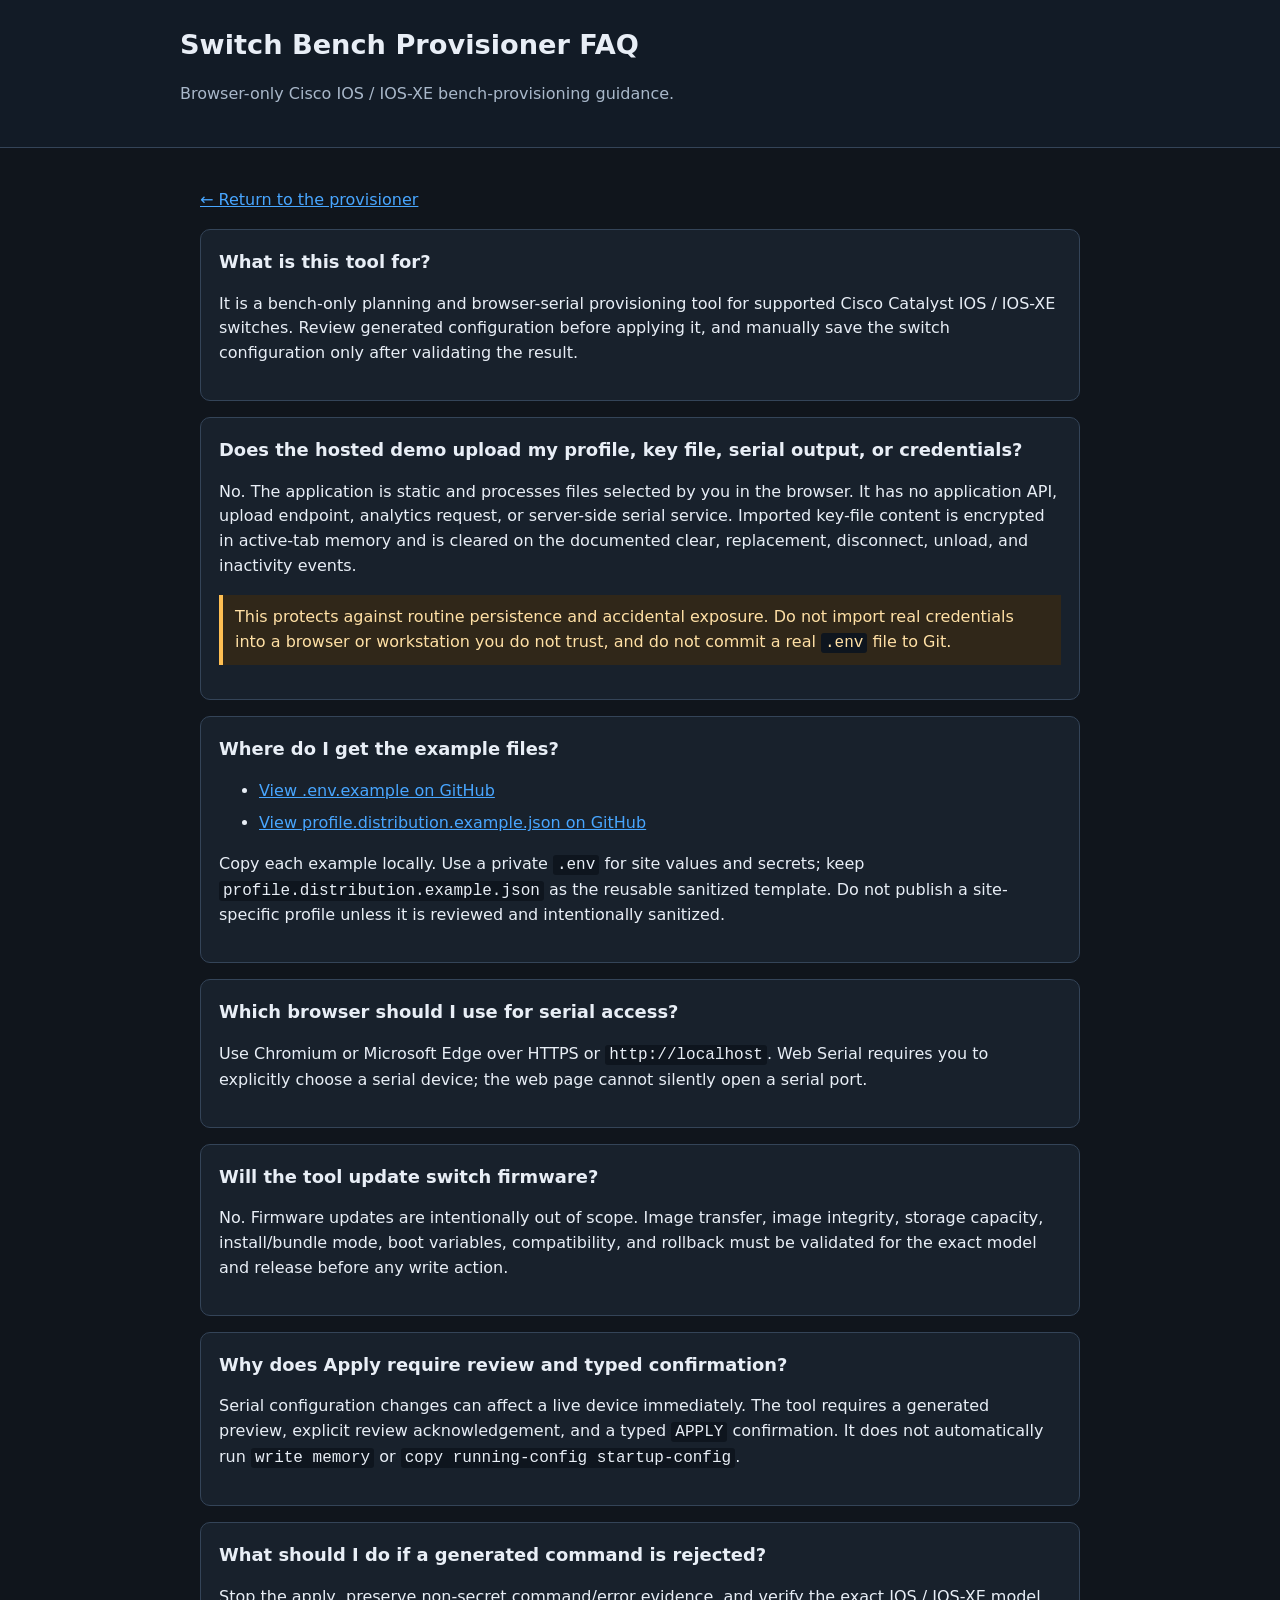
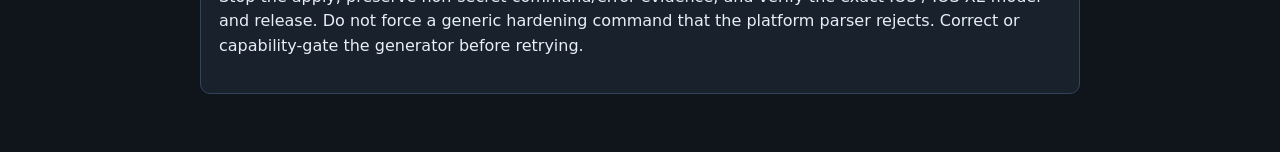
==== faq.html @ c896adb5 "FAQ and documentaion references." ====
<!doctype html>
<html lang="en">
<head>
<meta charset="utf-8">
<meta name="viewport" content="width=device-width,initial-scale=1">
<meta http-equiv="Content-Security-Policy"
  content="default-src 'none'; style-src 'unsafe-inline'; img-src 'self' data:; font-src 'self'; connect-src 'none'; object-src 'none'; base-uri 'none'; form-action 'none'">
<title>Switch Bench Provisioner FAQ</title>
<style>
:root{color-scheme:dark;--bg:#10151c;--panel:#18212c;--line:#344458;--text:#e8eef6;--muted:#a9b8ca;--blue:#48a6ff;--amber:#ffbf52}*{box-sizing:border-box}body{margin:0;background:var(--bg);color:var(--text);font:16px/1.55 system-ui,sans-serif}header{padding:24px max(20px,calc((100vw - 920px)/2));border-bottom:1px solid var(--line);background:#121b26}main{max-width:920px;margin:auto;padding:24px 20px 48px}.panel{background:var(--panel);border:1px solid var(--line);border-radius:10px;padding:18px;margin:16px 0}h1{margin:0;font-size:1.7rem}h2{font-size:1.12rem;margin:0 0 8px}.sub,.note{color:var(--muted)}a{color:var(--blue)}a:focus-visible{outline:3px solid var(--amber);outline-offset:3px;border-radius:3px}code{font-family:ui-monospace,SFMono-Regular,Consolas,monospace;background:#0e151e;padding:1px 4px;border-radius:3px}.warning{border-left:4px solid var(--amber);padding:10px 12px;background:#302719;color:#ffe0a5}li+li{margin-top:7px}
</style>
</head>
<body>
<header>
  <h1>Switch Bench Provisioner FAQ</h1>
  <p class="sub">Browser-only Cisco IOS / IOS-XE bench-provisioning guidance.</p>
</header>
<main>
  <p><a href="index.html">← Return to the provisioner</a></p>

  <section class="panel">
    <h2>What is this tool for?</h2>
    <p>It is a bench-only planning and browser-serial provisioning tool for supported Cisco Catalyst IOS / IOS-XE switches. Review generated configuration before applying it, and manually save the switch configuration only after validating the result.</p>
  </section>

  <section class="panel">
    <h2>Does the hosted demo upload my profile, key file, serial output, or credentials?</h2>
    <p>No. The application is static and processes files selected by you in the browser. It has no application API, upload endpoint, analytics request, or server-side serial service. Imported key-file content is encrypted in active-tab memory and is cleared on the documented clear, replacement, disconnect, unload, and inactivity events.</p>
    <p class="warning">This protects against routine persistence and accidental exposure. Do not import real credentials into a browser or workstation you do not trust, and do not commit a real <code>.env</code> file to Git.</p>
  </section>

  <section class="panel">
    <h2>Where do I get the example files?</h2>
    <ul>
      <li><a href="https://github.com/Blacknight318/Switch_Bench_Provisioner_Browser_Only_Full/blob/main/.env.example" target="_blank" rel="noopener noreferrer">View .env.example on GitHub</a></li>
      <li><a href="https://github.com/Blacknight318/Switch_Bench_Provisioner_Browser_Only_Full/blob/main/profile.distribution.example.json" target="_blank" rel="noopener noreferrer">View profile.distribution.example.json on GitHub</a></li>
    </ul>
    <p>Copy each example locally. Use a private <code>.env</code> for site values and secrets; keep <code>profile.distribution.example.json</code> as the reusable sanitized template. Do not publish a site-specific profile unless it is reviewed and intentionally sanitized.</p>
  </section>

  <section class="panel">
    <h2>Which browser should I use for serial access?</h2>
    <p>Use Chromium or Microsoft Edge over HTTPS or <code>http://localhost</code>. Web Serial requires you to explicitly choose a serial device; the web page cannot silently open a serial port.</p>
  </section>

  <section class="panel">
    <h2>Will the tool update switch firmware?</h2>
    <p>No. Firmware updates are intentionally out of scope. Image transfer, image integrity, storage capacity, install/bundle mode, boot variables, compatibility, and rollback must be validated for the exact model and release before any write action.</p>
  </section>

  <section class="panel">
    <h2>Why does Apply require review and typed confirmation?</h2>
    <p>Serial configuration changes can affect a live device immediately. The tool requires a generated preview, explicit review acknowledgement, and a typed <code>APPLY</code> confirmation. It does not automatically run <code>write memory</code> or <code>copy running-config startup-config</code>.</p>
  </section>

  <section class="panel">
    <h2>What should I do if a generated command is rejected?</h2>
    <p>Stop the apply, preserve non-secret command/error evidence, and verify the exact IOS / IOS-XE model and release. Do not force a generic hardening command that the platform parser rejects. Correct or capability-gate the generator before retrying.</p>
  </section>
</main>
</body>
</html>
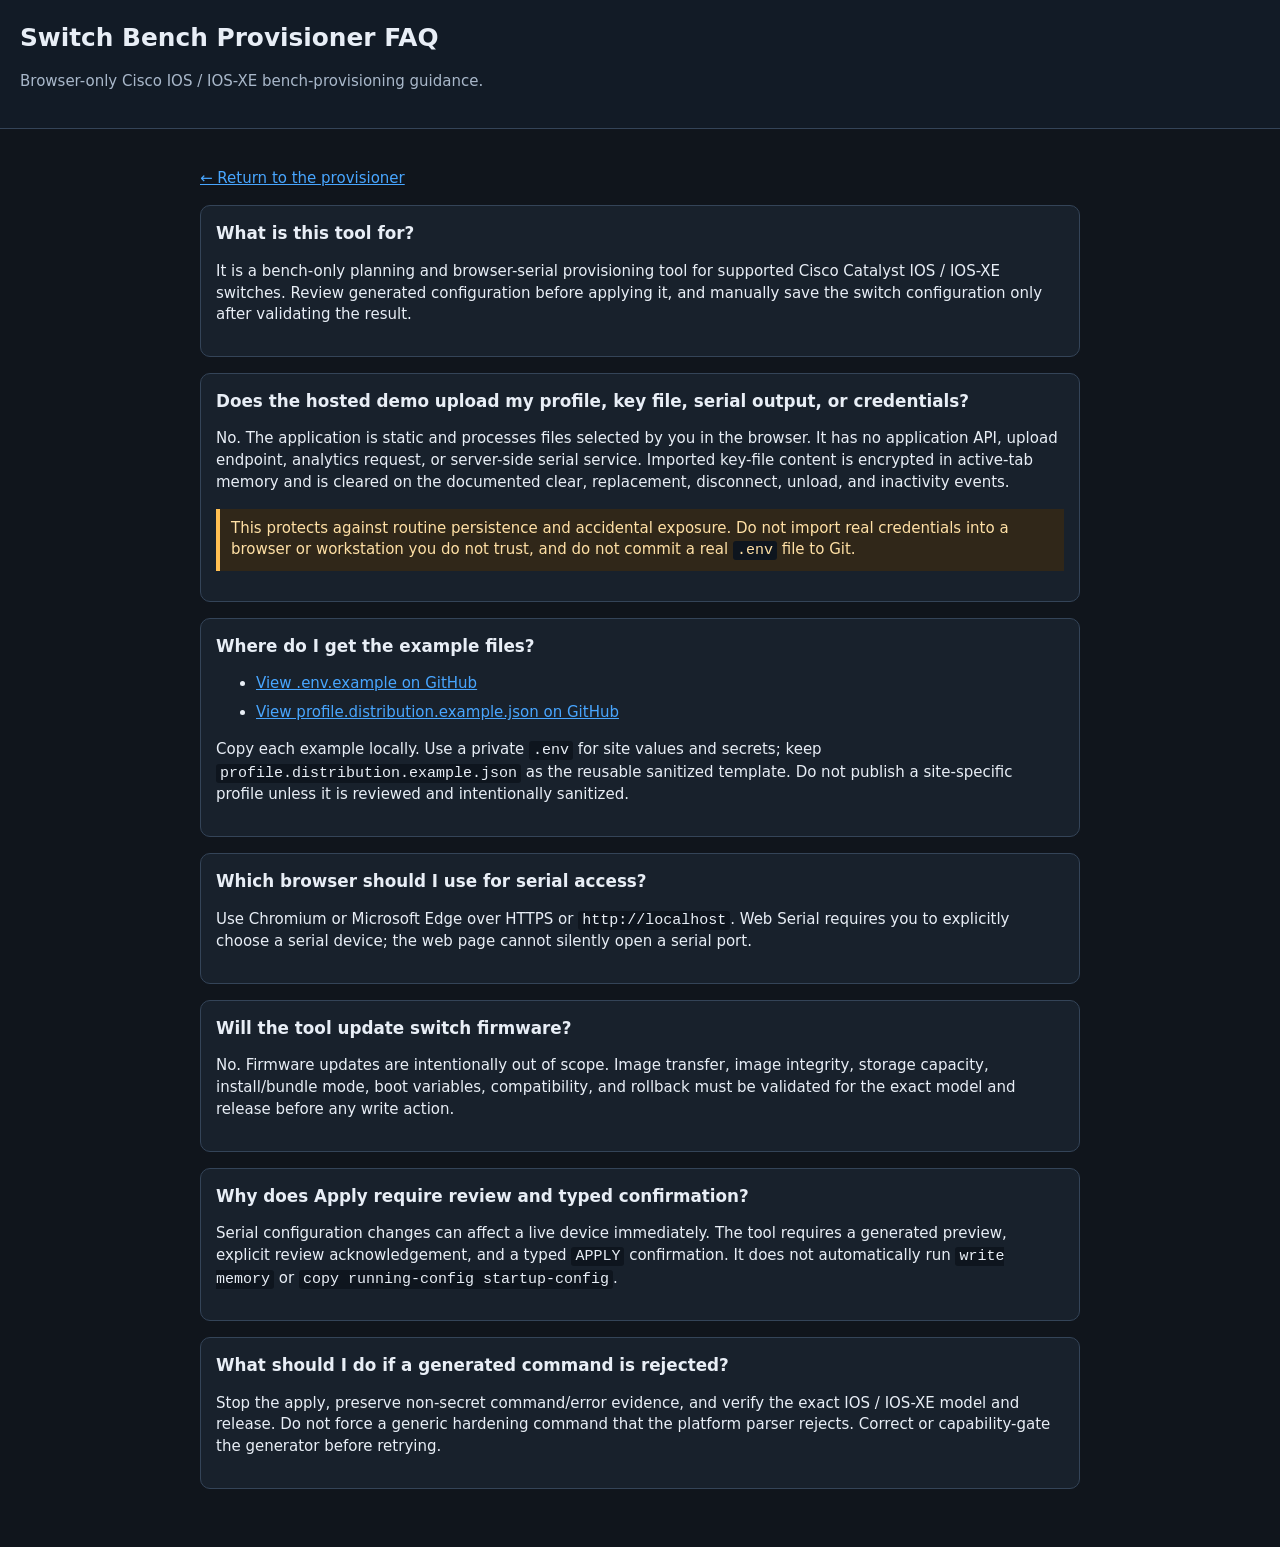
==== commit 4d9457d0: "Usability changes." ====
--- a/faq.html
+++ b/faq.html
@@ -4,18 +4,16 @@
 <meta charset="utf-8">
 <meta name="viewport" content="width=device-width,initial-scale=1">
 <meta http-equiv="Content-Security-Policy"
-  content="default-src 'none'; style-src 'unsafe-inline'; img-src 'self' data:; font-src 'self'; connect-src 'none'; object-src 'none'; base-uri 'none'; form-action 'none'">
+  content="default-src 'none'; style-src 'self'; img-src 'self' data:; font-src 'self'; connect-src 'none'; object-src 'none'; base-uri 'none'; form-action 'none'">
 <title>Switch Bench Provisioner FAQ</title>
-<style>
-:root{color-scheme:dark;--bg:#10151c;--panel:#18212c;--line:#344458;--text:#e8eef6;--muted:#a9b8ca;--blue:#48a6ff;--amber:#ffbf52}*{box-sizing:border-box}body{margin:0;background:var(--bg);color:var(--text);font:16px/1.55 system-ui,sans-serif}header{padding:24px max(20px,calc((100vw - 920px)/2));border-bottom:1px solid var(--line);background:#121b26}main{max-width:920px;margin:auto;padding:24px 20px 48px}.panel{background:var(--panel);border:1px solid var(--line);border-radius:10px;padding:18px;margin:16px 0}h1{margin:0;font-size:1.7rem}h2{font-size:1.12rem;margin:0 0 8px}.sub,.note{color:var(--muted)}a{color:var(--blue)}a:focus-visible{outline:3px solid var(--amber);outline-offset:3px;border-radius:3px}code{font-family:ui-monospace,SFMono-Regular,Consolas,monospace;background:#0e151e;padding:1px 4px;border-radius:3px}.warning{border-left:4px solid var(--amber);padding:10px 12px;background:#302719;color:#ffe0a5}li+li{margin-top:7px}
-</style>
+<link rel="stylesheet" href="styles.css">
 </head>
 <body>
 <header>
   <h1>Switch Bench Provisioner FAQ</h1>
   <p class="sub">Browser-only Cisco IOS / IOS-XE bench-provisioning guidance.</p>
 </header>
-<main>
+<main class="faq">
   <p><a href="index.html">← Return to the provisioner</a></p>
 
   <section class="panel">
--- a/styles.css
+++ b/styles.css
@@ -0,0 +1,10 @@
+:root{color-scheme:dark;--bg:#10151c;--panel:#18212c;--line:#344458;--text:#e8eef6;--muted:#a9b8ca;--blue:#48a6ff;--green:#55d39a;--amber:#ffbf52;--red:#ff7583}*{box-sizing:border-box}body{margin:0;background:var(--bg);color:var(--text);font:15px/1.45 system-ui,sans-serif}header{padding:20px max(20px,calc((100vw - 1450px)/2));border-bottom:1px solid var(--line);background:#121b26}h1{margin:0;font-size:1.55rem}h2{font-size:1.05rem;margin:0 0 12px}h3{font-size:.95rem;margin:14px 0 6px}.sub,.note{color:var(--muted)}main{max-width:1450px;margin:auto;padding:18px;display:grid;grid-template-columns:390px 1fr;gap:18px}.panel{background:var(--panel);border:1px solid var(--line);border-radius:10px;padding:15px;margin-bottom:14px}.wide{grid-column:1/-1}.grid{display:grid;grid-template-columns:repeat(2,minmax(0,1fr));gap:10px}.triple{display:grid;grid-template-columns:repeat(3,minmax(0,1fr));gap:10px}label{display:block;font-weight:650;margin:0 0 4px}input,select,textarea,button{font:inherit}input,select,textarea{width:100%;padding:8px;border-radius:6px;border:1px solid var(--line);background:#0e151e;color:var(--text)}textarea{min-height:130px;resize:vertical;font-family:ui-monospace,monospace;font-size:12px}button{padding:9px 11px;border:1px solid #3379b9;border-radius:6px;background:#1d71ad;color:white;cursor:pointer;font-weight:650}button.secondary{background:#263545;border-color:#506277}button.danger{background:#822b3a;border-color:#c84e61}button:disabled{opacity:.45;cursor:not-allowed}.actions{display:flex;flex-wrap:wrap;gap:8px;margin-top:10px}.warning{border-left:4px solid var(--amber);padding:9px 11px;background:#302719;color:#ffe0a5}.danger-note{border-left:4px solid var(--red);padding:9px 11px;background:#352026;color:#ffc5ca}.ok{color:var(--green)}.bad{color:var(--red)}.hidden{display:none!important}.ports{display:grid;grid-template-columns:repeat(auto-fill,minmax(128px,1fr));gap:9px}.port{min-height:112px;text-align:left;background:#142334;border-color:#3d5873;padding:9px}.port.active{outline:3px solid var(--blue)}.port .name{font-weight:800;display:block}.port .meta{font-size:.82rem;color:#cbd7e5;display:block;margin-top:4px}.port.used{border-color:var(--amber);background:#342b1e}.port.trunk{border-color:#a67ae9;background:#29213a}.port.unassigned{opacity:.78}.legend{display:flex;gap:15px;flex-wrap:wrap;font-size:.86rem;color:var(--muted);margin:0 0 12px}.dot{display:inline-block;width:10px;height:10px;border-radius:99px;margin-right:4px}.console{min-height:120px;white-space:pre-wrap;background:#090d12;border:1px solid #334052;border-radius:6px;padding:10px;font:12px/1.4 ui-monospace,monospace;overflow:auto;max-height:280px}.check{display:flex;gap:8px;align-items:start;margin:8px 0}.check input{width:auto;margin-top:3px}.pill{display:inline-block;padding:2px 7px;border-radius:99px;background:#24374b;color:#cbe5ff;font-size:.8rem}details summary{cursor:pointer;font-weight:700}@media(max-width:900px){main{grid-template-columns:1fr}.wide{grid-column:auto}}@media(max-width:540px){.grid,.triple{grid-template-columns:1fr}}
+
+/* FAQ page layout */
+a{color:var(--blue)}
+a:focus-visible{outline:3px solid var(--amber);outline-offset:3px;border-radius:3px}
+.faq{max-width:920px;display:block;margin:auto;padding:24px 20px 48px}
+.faq .panel{margin:16px 0}
+.faq code{font-family:ui-monospace,SFMono-Regular,Consolas,monospace;background:#0e151e;padding:1px 4px;border-radius:3px}
+.faq li+li{margin-top:7px}
+.dot-access{background:#48a6ff}.dot-trunk{background:#a67ae9}.dot-protected{background:#ffbf52}
